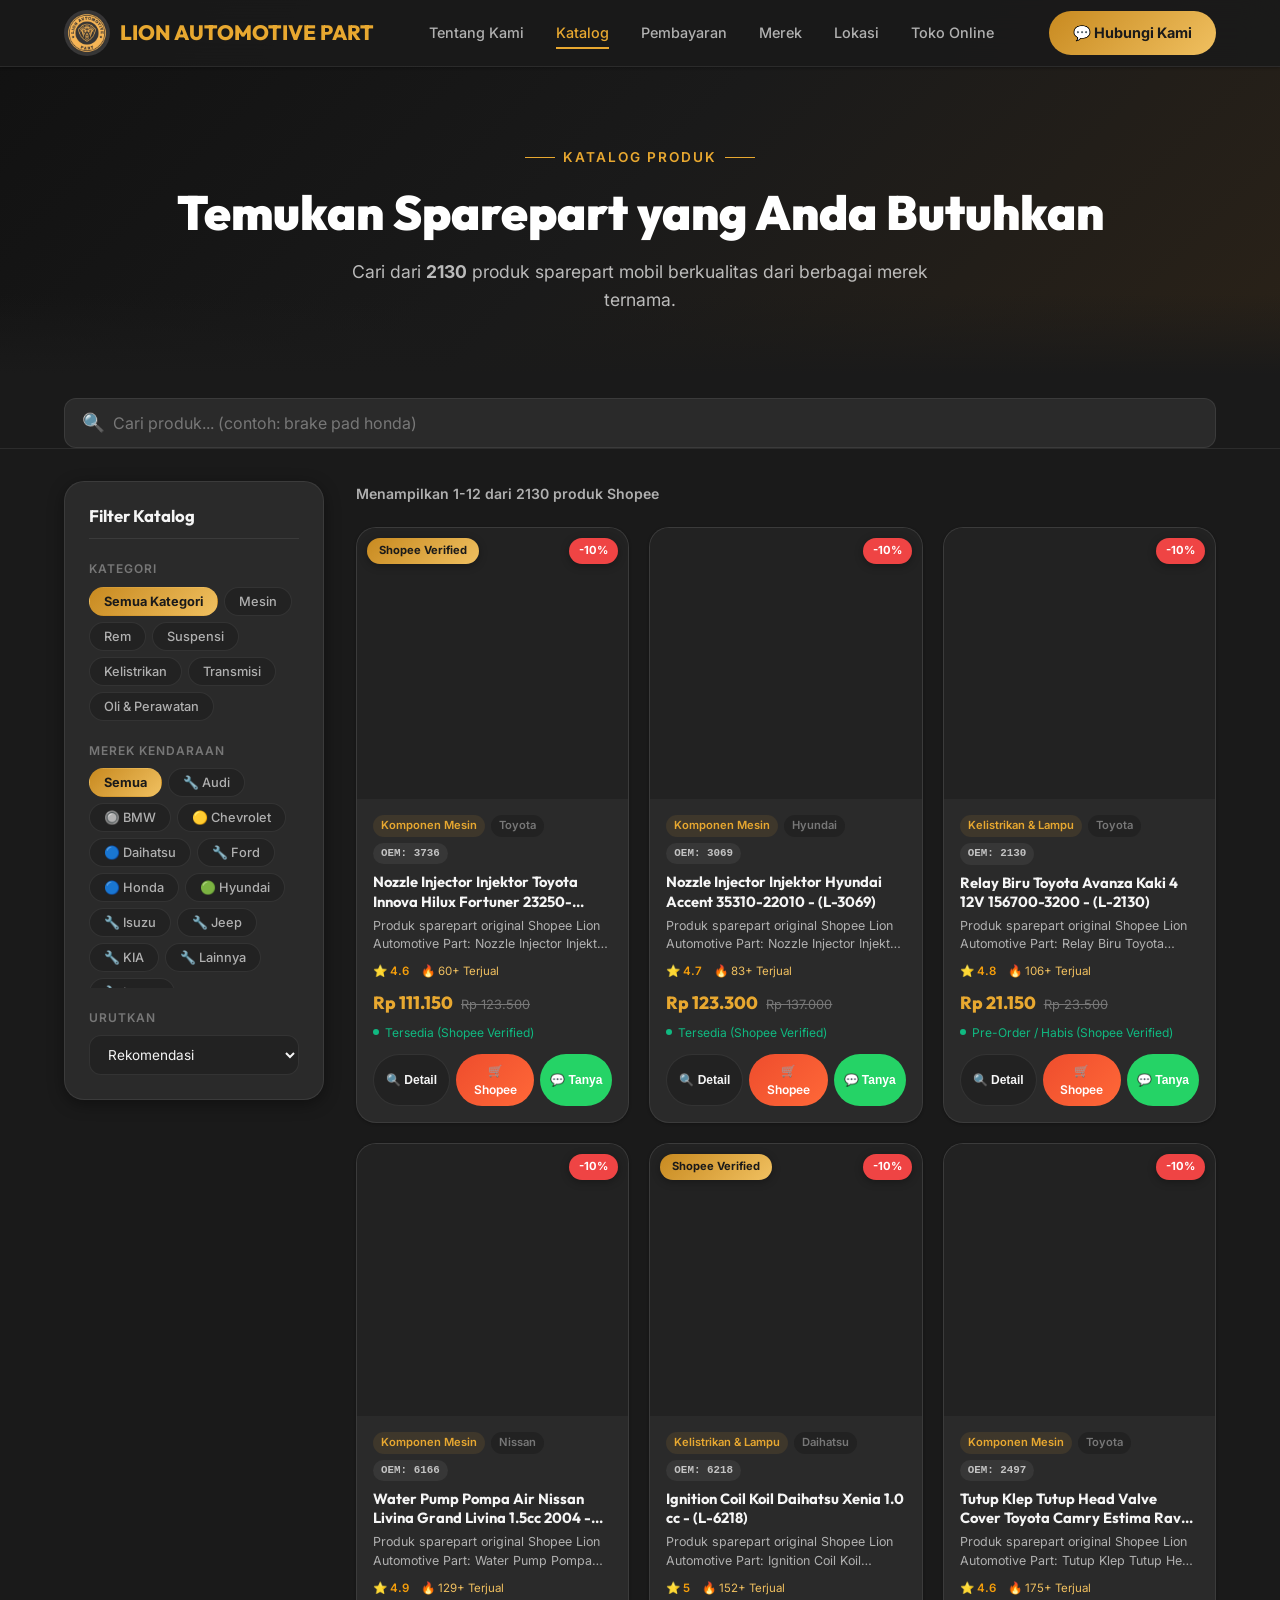
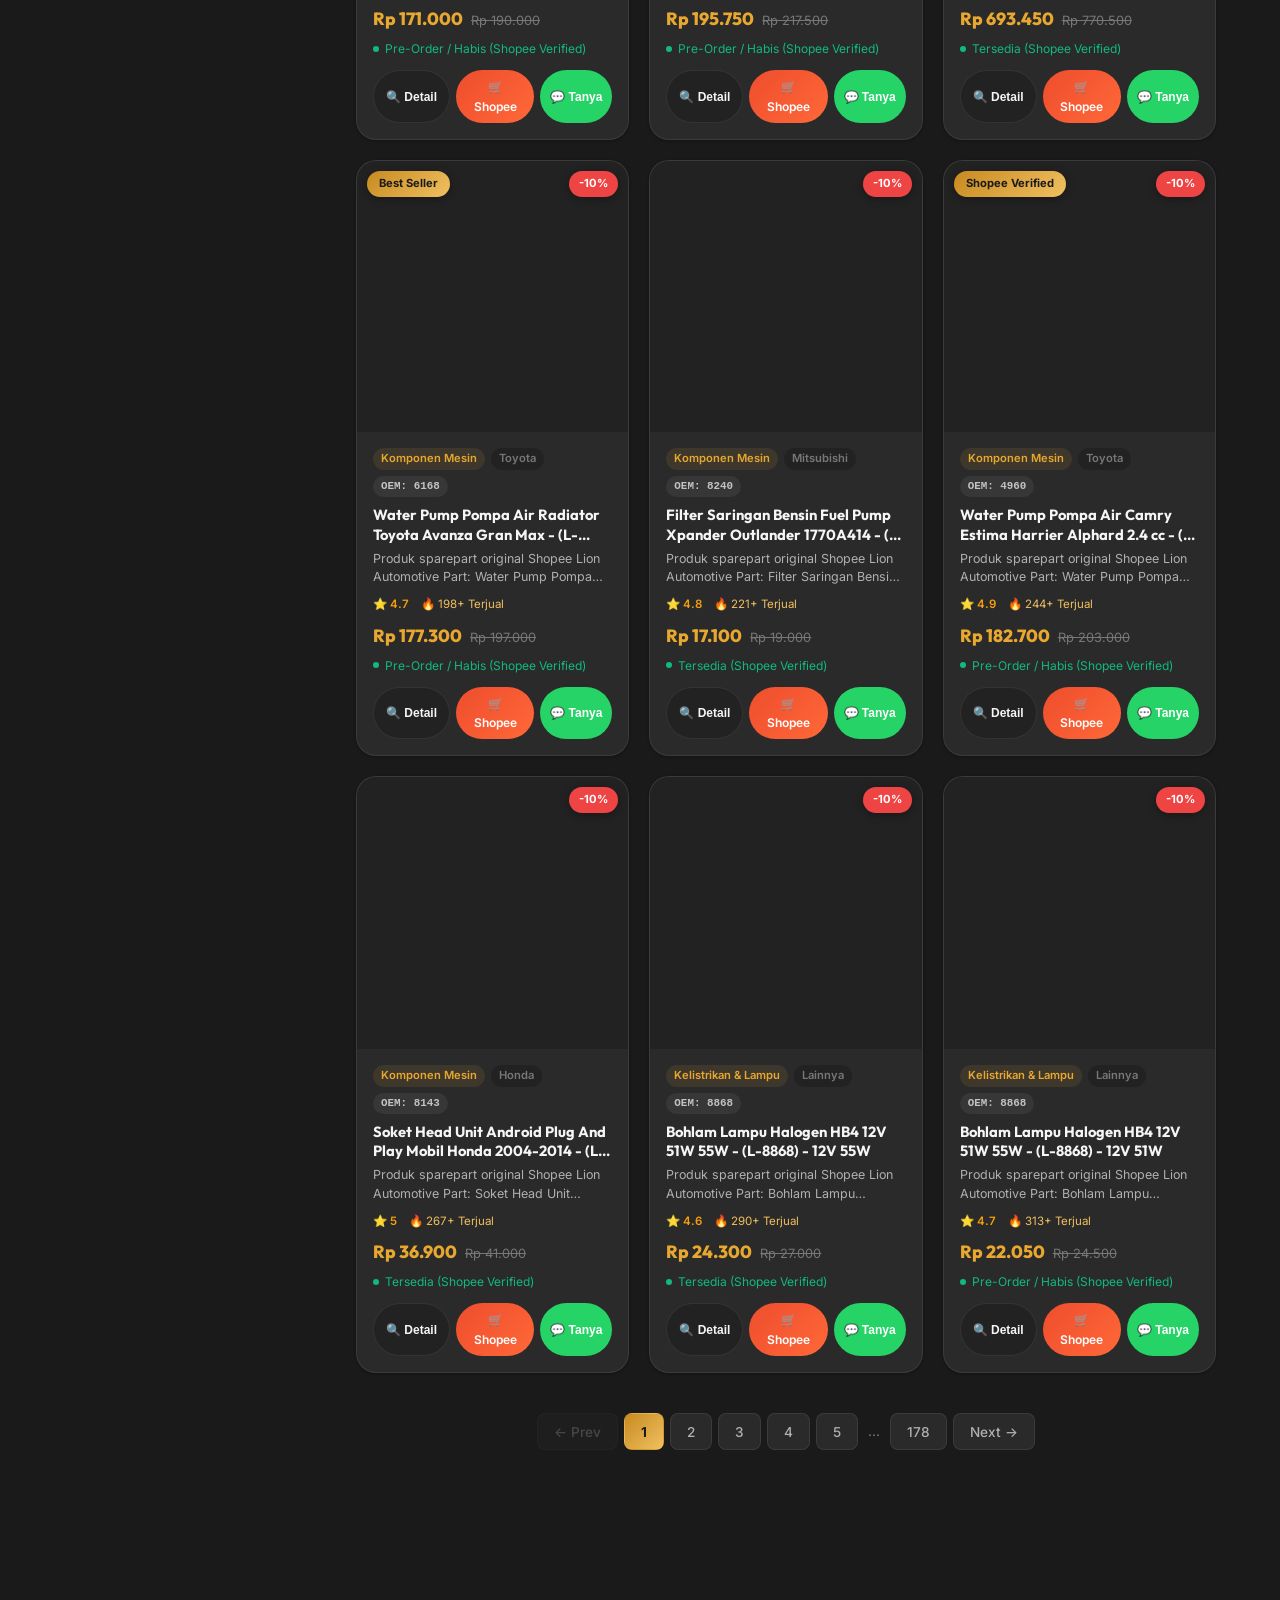
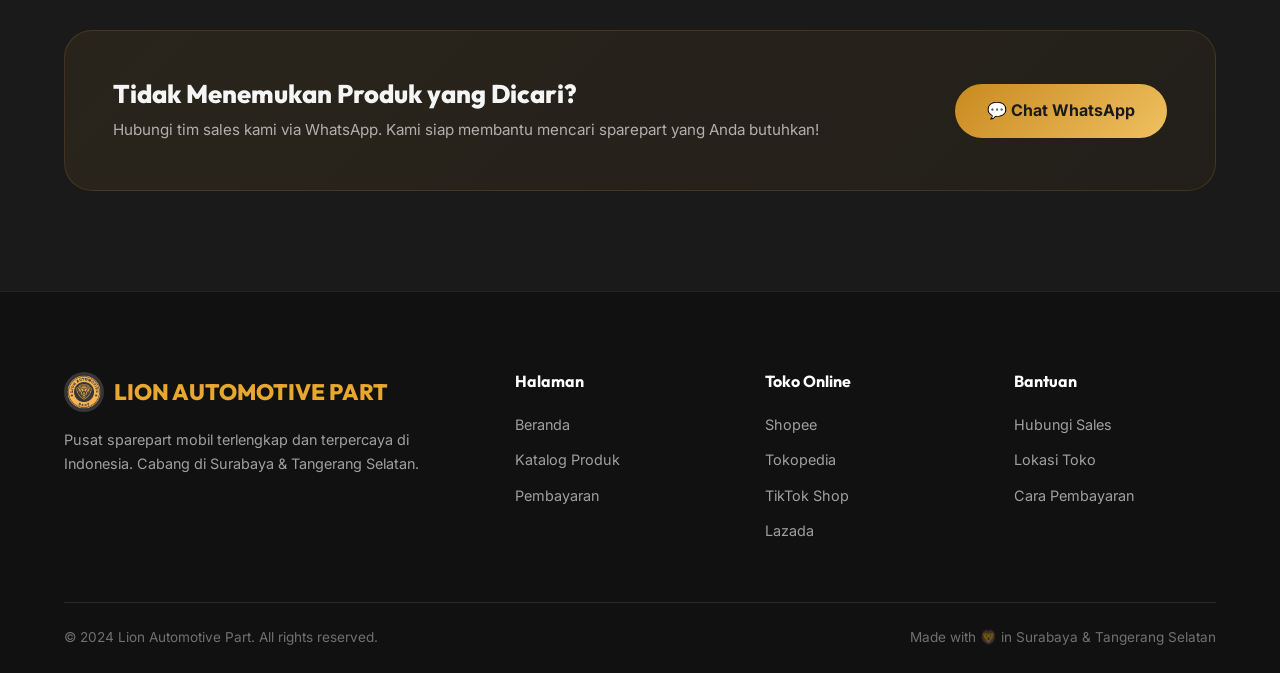
==== katalog.html @ 8cdb445a "Add files via upload" ====
<!DOCTYPE html>
<html lang="id">

<head>
  <meta charset="UTF-8">
  <meta name="viewport" content="width=device-width, initial-scale=1.0">
  <title>Katalog Produk — Lion Automotive Part</title>
  <meta name="description"
    content="Katalog sparepart mobil lengkap dari Lion Automotive Part. Filter berdasarkan merek & kategori. Toyota, Honda, Nissan, Hyundai & lainnya.">
  <link rel="stylesheet" href="styles.css">
  <link rel="icon" href="images/logo.png" type="image/png">
</head>

<body>

  <!-- NAVBAR -->
  <nav class="navbar scrolled" id="navbar">
    <div class="container">
      <a href="index.html" class="nav-logo">
        <img src="images/logo.png" alt="Lion Automotive Part Logo">
        <span>LION AUTOMOTIVE PART</span>
      </a>
      <div class="nav-links">
        <a href="index.html">Tentang Kami</a>
        <a href="katalog.html" class="active">Katalog</a>
        <a href="pembayaran.html">Pembayaran</a>
        <a href="index.html#brands">Merek</a>
        <a href="index.html#locations">Lokasi</a>
        <a href="index.html#shops">Toko Online</a>
      </div>
      <a href="index.html#team" class="nav-cta">💬 Hubungi Kami</a>
      <button class="mobile-toggle" aria-label="Open menu">☰</button>
    </div>
  </nav>

  <!-- MOBILE MENU -->
  <div class="overlay"></div>
  <div class="mobile-menu">
    <button class="close-menu" aria-label="Close menu">✕</button>
    <a href="index.html">Beranda</a>
    <a href="katalog.html">Katalog Produk</a>
    <a href="pembayaran.html">Pembayaran</a>
    <a href="index.html#brands">Merek</a>
    <a href="index.html#locations">Lokasi</a>
    <a href="index.html#shops">Toko Online</a>
    <a href="index.html#team" style="color: var(--accent-gold);">💬 Hubungi Kami</a>
  </div>

  <!-- CATALOG HERO -->
  <section class="catalog-hero">
    <div class="container">
      <div class="catalog-hero-content">
        <div class="section-label">Katalog Produk</div>
        <h1>Temukan Sparepart yang Anda Butuhkan</h1>
        <p>Cari dari <strong id="total-products">0</strong> produk sparepart mobil berkualitas dari berbagai merek
          ternama.</p>
      </div>
    </div>
  </section>

  <!-- TOP SEARCH SECTION -->
  <section class="catalog-filters" id="catalog-filters">
    <div class="container">
      <div class="search-box" id="search-box">
        <span class="search-icon">🔍</span>
        <input type="text" id="search-input" placeholder="Cari produk... (contoh: brake pad honda)" autocomplete="off">
        <button class="search-clear" id="search-clear" style="display:none;">✕</button>
      </div>
    </div>
  </section>

  <!-- MAIN CATALOG SECTION (SIDEBAR + GRID) -->
  <section class="catalog-grid-section">
    <div class="container catalog-layout-wrapper">

      <!-- SIDEBAR FILTERS -->
      <aside class="catalog-sidebar" id="catalog-sidebar">
        <div class="sidebar-header">
          <h3>Filter Katalog</h3>
        </div>

        <div class="filter-group">
          <label class="filter-label">Kategori</label>
          <div class="filter-chips vertical-chips" id="category-filters">
            <button class="filter-chip active" data-category="all">Semua Kategori</button>
            <button class="filter-chip" data-category="Komponen Mesin">Mesin</button>
            <button class="filter-chip" data-category="Sistem Rem">Rem</button>
            <button class="filter-chip" data-category="Suspensi & Steering">Suspensi</button>
            <button class="filter-chip" data-category="Kelistrikan & Lampu">Kelistrikan</button>
            <button class="filter-chip" data-category="Transmisi & Kopling">Transmisi</button>
            <button class="filter-chip" data-category="Oli & Cairan">Oli & Perawatan</button>
          </div>
        </div>

        <div class="filter-group">
          <label class="filter-label">Merek Kendaraan</label>
          <div class="filter-chips vertical-chips" id="brand-filters">
            <button class="filter-chip active" data-brand="all">Semua Merek</button>
            <!-- Populated dynamically -->
          </div>
        </div>

        <div class="filter-group">
          <label class="filter-label">Urutkan</label>
          <select class="sort-select" id="sort-select">
            <option value="default">Rekomendasi</option>
            <option value="price-low">Harga: Rendah → Tinggi</option>
            <option value="price-high">Harga: Tinggi → Rendah</option>
            <option value="name-az">Nama: A → Z</option>
            <option value="discount">Diskon Terbesar</option>
          </select>
        </div>

        <div class="active-filters" id="active-filters" style="display:none;">
          <span class="active-filters-label">Filter aktif:</span>
          <div class="active-filter-tags" id="active-filter-tags"></div>
          <button class="clear-all-filters" id="clear-all-filters">Hapus Semua</button>
        </div>
      </aside>

      <!-- MAIN CONTENT AREA -->
      <main class="catalog-content">
        <div class="catalog-results-bar" id="results-bar">
          <span id="results-count">Menampilkan 0 produk</span>
        </div>

        <div class="catalog-grid" id="catalog-grid">
          <!-- Products rendered by JS -->
        </div>

        <div class="catalog-empty" id="catalog-empty" style="display:none;">
          <div class="empty-icon">🔍</div>
          <h3>Produk Tidak Ditemukan</h3>
          <p>Coba ubah filter atau kata kunci pencarian Anda.</p>
          <button class="btn-primary" onclick="resetFilters()">Reset Filter</button>
        </div>

        <div class="catalog-pagination" id="catalog-pagination">
          <!-- Pagination rendered by JS -->
        </div>
      </main>

    </div>
  </section>

  <!-- CTA BANNER -->
  <section class="section">
    <div class="container">
      <div class="catalog-cta-banner">
        <div class="cta-content">
          <h2>Tidak Menemukan Produk yang Dicari?</h2>
          <p>Hubungi tim sales kami via WhatsApp. Kami siap membantu mencari sparepart yang Anda butuhkan!</p>
        </div>
        <a href="index.html#team" class="btn-primary">💬 Chat WhatsApp</a>
      </div>
    </div>
  </section>

  <!-- FOOTER -->
  <footer class="footer" id="footer">
    <div class="container">
      <div class="footer-grid">
        <div class="footer-brand">
          <div class="footer-logo">
            <img src="images/logo.png" alt="Lion Automotive Part"> <span>LION AUTOMOTIVE PART</span>
          </div>
          <p>Pusat sparepart mobil terlengkap dan terpercaya di Indonesia. Cabang di Surabaya & Tangerang Selatan.</p>
        </div>
        <div class="footer-col">
          <h4>Halaman</h4>
          <ul>
            <li><a href="index.html">Beranda</a></li>
            <li><a href="katalog.html">Katalog Produk</a></li>
            <li><a href="pembayaran.html">Pembayaran</a></li>
          </ul>
        </div>
        <div class="footer-col">
          <h4>Toko Online</h4>
          <ul>
            <li><a href="https://shopee.co.id/lionautomotivepart_" target="_blank">Shopee</a></li>
            <li><a href="https://www.tokopedia.com/lionautomotivepart" target="_blank">Tokopedia</a></li>
            <li><a href="https://www.tiktok.com/@lionautomotivepart" target="_blank">TikTok Shop</a></li>
            <li><a href="https://www.lazada.co.id/shop/lion-automotiveparts/" target="_blank">Lazada</a></li>
          </ul>
        </div>
        <div class="footer-col">
          <h4>Bantuan</h4>
          <ul>
            <li><a href="index.html#team">Hubungi Sales</a></li>
            <li><a href="index.html#locations">Lokasi Toko</a></li>
            <li><a href="pembayaran.html">Cara Pembayaran</a></li>
          </ul>
        </div>
      </div>
      <div class="footer-bottom">
        <p>&copy; 2024 Lion Automotive Part. All rights reserved.</p>
        <p>Made with 🦁 in Surabaya & Tangerang Selatan</p>
      </div>
    </div>
  </footer>

  <!-- PRODUCT DETAIL MODAL -->
  <div class="product-modal-overlay" id="product-modal-overlay" style="display:none;">
    <div class="product-modal-container" id="product-modal">
      <button class="modal-close-btn" id="modal-close-btn" aria-label="Close modal">✕</button>
      <div class="modal-content-grid" id="modal-content-grid">
        <!-- Rendered by JS -->
      </div>
    </div>
  </div>

  <script src="products.js"></script>
  <script src="katalog.js"></script>
</body>

</html>
---- styles.css ----
@import url('https://fonts.googleapis.com/css2?family=Inter:wght@300;400;500;600;700;800;900&family=Outfit:wght@400;500;600;700;800;900&display=swap');
:root {
  --bg-primary:#1a1a1a;--bg-secondary:#222222;--bg-card:#2a2a2a;--bg-card-hover:#333333;
  --accent-gold:#E8A830;--accent-gold-light:#F0C060;--accent-gold-dark:#C88A20;
  --accent-gold-glow:rgba(232,168,48,0.25);--accent-green:#10b981;
  --text-primary:#f5f5f5;--text-secondary:#b0b0b0;--text-muted:#777777;
  --border-color:rgba(255,255,255,0.08);--glass-bg:rgba(26,26,26,0.9);
  --glass-border:rgba(255,255,255,0.08);
  --shadow-sm:0 1px 3px rgba(0,0,0,0.3);--shadow-md:0 4px 16px rgba(0,0,0,0.4);
  --shadow-lg:0 20px 60px rgba(0,0,0,0.5);
  --gradient-gold:linear-gradient(135deg,#C88A20,#F0C060);
  --gradient-dark:linear-gradient(135deg,#2a2a2a,#3d3d3d);
  --gradient-hero:linear-gradient(135deg,#111 0%,#1a1a1a 50%,#2a2218 100%);
  --radius-sm:8px;--radius-md:12px;--radius-lg:20px;--radius-xl:28px;
  --transition:0.3s cubic-bezier(0.4,0,0.2,1);
}
*,*::before,*::after{margin:0;padding:0;box-sizing:border-box}
html{scroll-behavior:smooth;scroll-padding-top:80px}
body{font-family:'Inter',sans-serif;background:var(--bg-primary);color:var(--text-primary);line-height:1.6;overflow-x:hidden}
h1,h2,h3,h4,h5,h6{font-family:'Outfit',sans-serif;line-height:1.2}
a{text-decoration:none;color:inherit}img{max-width:100%;display:block}ul{list-style:none}
.container{max-width:1200px;margin:0 auto;padding:0 24px}

/* NAVBAR */
.navbar{position:fixed;top:0;left:0;right:0;z-index:1000;padding:16px 0;transition:var(--transition)}
.navbar.scrolled{background:var(--glass-bg);backdrop-filter:blur(20px);-webkit-backdrop-filter:blur(20px);border-bottom:1px solid var(--glass-border);padding:10px 0;box-shadow:var(--shadow-sm)}
.navbar .container{display:flex;align-items:center;justify-content:space-between}
.nav-logo{display:flex;align-items:center;gap:10px;font-family:'Outfit',sans-serif;font-weight:800;font-size:1.3rem}
.nav-logo img{width:46px;height:46px;border-radius:50%;object-fit:cover}
.nav-logo span{color:var(--accent-gold)}
.nav-links{display:flex;align-items:center;gap:32px}
.nav-links a{font-size:.9rem;font-weight:500;color:var(--text-secondary);position:relative;transition:var(--transition)}
.nav-links a:hover{color:var(--accent-gold)}
.nav-links a::after{content:'';position:absolute;bottom:-4px;left:0;width:0;height:2px;background:var(--accent-gold);transition:var(--transition)}
.nav-links a:hover::after{width:100%}
.nav-cta{background:var(--gradient-gold);color:#1a1a1a;padding:10px 24px;border-radius:50px;font-weight:700;font-size:.9rem;transition:var(--transition);border:none;cursor:pointer;display:inline-flex;align-items:center;gap:8px}
.nav-cta:hover{transform:translateY(-2px);box-shadow:0 8px 30px var(--accent-gold-glow)}
.mobile-toggle{display:none;background:none;border:none;color:var(--text-primary);font-size:1.5rem;cursor:pointer}

/* HERO */
.hero{min-height:100vh;display:flex;align-items:center;position:relative;overflow:hidden;padding:120px 0 80px;background:var(--gradient-hero)}
.hero-bg{position:absolute;inset:0;z-index:0}
.hero-bg img{width:100%;height:100%;object-fit:cover;opacity:.12}
.hero-bg::after{content:'';position:absolute;inset:0;background:linear-gradient(to bottom,rgba(17,17,17,0.6),rgba(42,34,24,0.4))}
.hero .container{position:relative;z-index:1;display:flex;align-items:center;gap:60px}
.hero-content{flex:1}
.hero-badge{display:inline-flex;align-items:center;gap:8px;background:rgba(232,168,48,0.1);border:1px solid rgba(232,168,48,0.3);padding:6px 16px;border-radius:50px;font-size:.85rem;color:var(--accent-gold);font-weight:500;margin-bottom:24px}
.hero-badge .pulse{width:8px;height:8px;background:var(--accent-gold);border-radius:50%;animation:pulse 2s infinite}
@keyframes pulse{0%,100%{opacity:1;transform:scale(1)}50%{opacity:.5;transform:scale(1.5)}}
.hero h1{font-size:clamp(2.5rem,5vw,4rem);font-weight:900;margin-bottom:20px;color:#fff}
.hero h1 .highlight{background:var(--gradient-gold);-webkit-background-clip:text;-webkit-text-fill-color:transparent;background-clip:text}
.hero p{font-size:1.15rem;color:rgba(255,255,255,.7);max-width:540px;margin-bottom:36px}
.hero-actions{display:flex;gap:16px;flex-wrap:wrap}
.btn-primary{background:var(--gradient-gold);color:#1a1a1a;padding:14px 32px;border-radius:50px;font-weight:700;font-size:1rem;border:none;cursor:pointer;display:inline-flex;align-items:center;gap:10px;transition:var(--transition)}
.btn-primary:hover{transform:translateY(-3px);box-shadow:0 12px 40px var(--accent-gold-glow)}
.btn-secondary{background:transparent;color:#fff;padding:14px 32px;border-radius:50px;font-weight:600;font-size:1rem;cursor:pointer;border:1px solid rgba(232,168,48,0.4);display:inline-flex;align-items:center;gap:10px;transition:var(--transition)}
.btn-secondary:hover{background:rgba(232,168,48,0.1);border-color:var(--accent-gold);transform:translateY(-3px)}
.hero-stats{display:flex;gap:40px;margin-top:48px}
.stat-item h3{font-size:2rem;font-weight:800;color:var(--accent-gold)}
.stat-item p{font-size:.85rem;color:rgba(255,255,255,.5);font-weight:500}
.hero-visual{flex:1;display:flex;justify-content:center}
.hero-image-wrapper{width:420px;height:420px;border-radius:50%;position:relative;background:radial-gradient(circle,rgba(232,168,48,0.2),transparent 70%)}
.hero-image-wrapper img{width:100%;height:100%;object-fit:cover;border-radius:50%;border:3px solid rgba(232,168,48,0.3)}
.floating-badge{position:absolute;background:rgba(42,42,42,0.9);backdrop-filter:blur(16px);border:1px solid rgba(232,168,48,0.2);border-radius:var(--radius-md);padding:12px 18px;display:flex;align-items:center;gap:10px;animation:float 3s ease-in-out infinite;box-shadow:var(--shadow-md)}
.floating-badge:nth-child(2){top:10%;right:-20px;animation-delay:0s}
.floating-badge:nth-child(3){bottom:15%;left:-30px;animation-delay:1s}
.floating-badge .badge-icon{width:36px;height:36px;border-radius:8px;display:flex;align-items:center;justify-content:center;font-size:1.1rem}
.floating-badge .badge-text h4{font-size:.85rem;font-weight:600;color:var(--text-primary)}
.floating-badge .badge-text p{font-size:.75rem;color:var(--text-muted)}
@keyframes float{0%,100%{transform:translateY(0)}50%{transform:translateY(-12px)}}

/* SECTIONS */
.section{padding:100px 0}
.section-header{text-align:center;margin-bottom:64px}
.section-label{display:inline-flex;align-items:center;gap:8px;font-size:.85rem;font-weight:600;color:var(--accent-gold);text-transform:uppercase;letter-spacing:2px;margin-bottom:16px}
.section-label::before,.section-label::after{content:'';width:30px;height:1px;background:var(--accent-gold)}
.section-header h2{font-size:clamp(2rem,4vw,2.8rem);font-weight:800;margin-bottom:16px;color:var(--text-primary)}
.section-header p{font-size:1.05rem;color:var(--text-secondary);max-width:600px;margin:0 auto}

/* ABOUT */
.about{background:var(--bg-secondary)}
.about-grid{display:grid;grid-template-columns:1fr 1fr;gap:60px;align-items:center}
.about-image{position:relative;border-radius:var(--radius-lg);overflow:hidden}
.about-image img{width:100%;height:400px;object-fit:cover;border-radius:var(--radius-lg)}
.about-image-overlay{position:absolute;bottom:20px;left:20px;right:20px;background:rgba(42,42,42,0.9);backdrop-filter:blur(16px);border:1px solid rgba(232,168,48,0.2);border-radius:var(--radius-md);padding:20px;display:flex;align-items:center;gap:16px}
.overlay-icon{width:50px;height:50px;background:var(--gradient-gold);border-radius:12px;display:flex;align-items:center;justify-content:center;font-size:1.4rem;flex-shrink:0;overflow:hidden}
.overlay-icon img{width:100%;height:100%;object-fit:cover;border-radius:12px}
.overlay-text h4{font-size:1rem;font-weight:700;color:var(--accent-gold)}
.overlay-text p{font-size:.85rem;color:var(--text-secondary)}
.about-content h2{font-size:2.2rem;font-weight:800;margin-bottom:20px}
.about-content>p{color:var(--text-secondary);margin-bottom:16px;font-size:1rem}
.about-features{display:grid;grid-template-columns:1fr 1fr;gap:16px;margin-top:32px}
.about-feature{display:flex;align-items:flex-start;gap:12px;padding:16px;background:var(--bg-primary);border-radius:var(--radius-md);transition:var(--transition);border:1px solid var(--border-color)}
.about-feature:hover{background:var(--bg-card-hover);transform:translateY(-2px);box-shadow:var(--shadow-md);border-color:var(--accent-gold)}
.about-feature .feat-icon{font-size:1.3rem;flex-shrink:0;margin-top:2px}
.about-feature h4{font-size:.9rem;font-weight:600;margin-bottom:4px;color:var(--text-primary)}
.about-feature p{font-size:.8rem;color:var(--text-muted)}

/* PRODUCTS */
.products-grid{display:grid;grid-template-columns:repeat(2,1fr);gap:24px}
.product-card{background:var(--bg-card);border-radius:var(--radius-lg);overflow:hidden;border:1px solid var(--border-color);transition:var(--transition);position:relative;box-shadow:var(--shadow-sm)}
.product-card:hover{transform:translateY(-6px);border-color:rgba(232,168,48,0.3);box-shadow:var(--shadow-lg)}
.product-card-image{height:220px;overflow:hidden;position:relative}
.product-card-image img{width:100%;height:100%;object-fit:cover;transition:transform .5s ease}
.product-card:hover .product-card-image img{transform:scale(1.08)}
.product-card-tag{position:absolute;top:16px;left:16px;background:var(--gradient-gold);padding:4px 14px;border-radius:50px;font-size:.75rem;font-weight:700;color:#1a1a1a}
.product-card-body{padding:24px}
.product-card-body h3{font-size:1.3rem;font-weight:700;margin-bottom:10px}
.product-card-body p{color:var(--text-secondary);font-size:.9rem;margin-bottom:16px}
.product-card-body .product-tags{display:flex;flex-wrap:wrap;gap:8px}
.product-tag{background:rgba(232,168,48,0.1);border:1px solid rgba(232,168,48,0.25);padding:4px 12px;border-radius:50px;font-size:.75rem;color:var(--accent-gold);font-weight:500}

/* BRANDS */
.brands{background:var(--bg-secondary)}
.brands-carousel{overflow:hidden;position:relative;padding:20px 0}
.brands-track{display:flex;gap:48px;animation:scroll 25s linear infinite;width:max-content}
.brand-item{display:flex;flex-direction:column;align-items:center;justify-content:center;gap:12px;min-width:140px;padding:24px;background:var(--bg-card);border-radius:var(--radius-md);border:1px solid var(--border-color);transition:var(--transition);box-shadow:var(--shadow-sm)}
.brand-item:hover{border-color:var(--accent-gold);transform:scale(1.05);box-shadow:var(--shadow-md)}
.brand-item .brand-logo{font-size:2rem}
.brand-item .brand-logo img{width:48px;height:48px;object-fit:contain}
.brand-item .brand-name{font-size:.9rem;font-weight:600;color:var(--text-secondary)}
@keyframes scroll{0%{transform:translateX(0)}100%{transform:translateX(-50%)}}

/* LOCATIONS */
.locations-grid{display:grid;grid-template-columns:repeat(2,1fr);gap:24px}
.location-card{background:var(--bg-card);border-radius:var(--radius-lg);padding:32px;border:1px solid var(--border-color);transition:var(--transition);box-shadow:var(--shadow-sm);position:relative;overflow:hidden}
.location-card:hover{transform:translateY(-4px);border-color:rgba(232,168,48,0.3);box-shadow:var(--shadow-lg)}
.location-card::before{content:'';position:absolute;top:0;left:0;right:0;height:3px;background:var(--gradient-gold);opacity:0;transition:var(--transition)}
.location-card:hover::before{opacity:1}
.location-card .loc-badge{display:inline-flex;align-items:center;gap:6px;background:rgba(232,168,48,0.1);border:1px solid rgba(232,168,48,0.25);padding:4px 12px;border-radius:50px;font-size:.75rem;font-weight:600;color:var(--accent-gold);margin-bottom:16px}
.location-card h3{font-size:1.3rem;font-weight:700;margin-bottom:8px}
.location-card .loc-address{color:var(--text-secondary);font-size:.9rem;margin-bottom:16px;line-height:1.6}
.location-card .loc-details{display:flex;flex-direction:column;gap:8px}
.location-card .loc-detail{display:flex;align-items:center;gap:10px;font-size:.85rem;color:var(--text-muted)}
.location-card .loc-detail span:first-child{font-size:1.1rem}

/* TEAM */
.team-grid{display:grid;grid-template-columns:repeat(3,1fr);gap:24px}
.team-card{background:var(--bg-card);border-radius:var(--radius-lg);padding:32px;text-align:center;border:1px solid var(--border-color);transition:var(--transition);box-shadow:var(--shadow-sm)}
.team-card:hover{transform:translateY(-6px);border-color:rgba(232,168,48,0.3);box-shadow:var(--shadow-lg)}
.team-avatar{width:80px;height:80px;border-radius:50%;margin:0 auto 16px;display:flex;align-items:center;justify-content:center;font-size:2rem;background:var(--gradient-gold)}
.team-card h3{font-size:1.15rem;font-weight:700;margin-bottom:4px}
.team-card .team-role{font-size:.85rem;color:var(--accent-gold);margin-bottom:16px}
.team-card .team-specialty{font-size:.8rem;color:var(--text-secondary);margin-bottom:20px}
.wa-btn{display:inline-flex;align-items:center;gap:8px;background:#25D366;color:#fff;padding:10px 24px;border-radius:50px;font-weight:600;font-size:.9rem;transition:var(--transition);border:none;cursor:pointer}
.wa-btn:hover{background:#20bd5a;transform:translateY(-2px);box-shadow:0 8px 30px rgba(37,211,102,0.4)}

/* SHOPS */
.shops{background:var(--bg-secondary)}
.shops-grid{display:grid;grid-template-columns:repeat(4,1fr);gap:24px}
.shop-card{background:var(--bg-card);border-radius:var(--radius-lg);padding:32px;text-align:center;border:1px solid var(--border-color);transition:var(--transition);cursor:pointer;box-shadow:var(--shadow-sm)}
.shop-card:hover{transform:translateY(-6px);border-color:rgba(232,168,48,0.3);box-shadow:var(--shadow-lg)}
.shop-icon{width:64px;height:64px;border-radius:16px;margin:0 auto 16px;display:flex;align-items:center;justify-content:center;font-size:1.8rem}
.shop-icon img{width:100%;height:100%;object-fit:contain;border-radius:12px}
.shop-card h3{font-size:1.1rem;font-weight:700;margin-bottom:6px}
.shop-location{display:inline-block;font-size:.75rem;font-weight:600;color:var(--accent-gold);background:rgba(232,168,48,0.1);border:1px solid rgba(232,168,48,0.25);padding:2px 10px;border-radius:50px;margin-bottom:10px}
.shop-card p{font-size:.82rem;color:var(--text-secondary);margin-bottom:16px}
.shop-link{display:inline-flex;align-items:center;gap:6px;color:var(--accent-gold);font-size:.85rem;font-weight:600;transition:var(--transition)}
.shop-link:hover{gap:10px}

/* SHIPPING */
.shipping-banner{background:linear-gradient(135deg,rgba(232,168,48,0.08),rgba(200,138,32,0.05));border:1px solid rgba(232,168,48,0.15);border-radius:var(--radius-xl);padding:60px;display:flex;align-items:center;gap:48px}
.shipping-content{flex:1}
.shipping-content h2{font-size:2rem;font-weight:800;margin-bottom:16px}
.shipping-content p{color:var(--text-secondary);margin-bottom:24px}
.shipping-features{display:flex;gap:32px;flex-wrap:wrap}
.shipping-feat{display:flex;align-items:center;gap:10px}
.shipping-feat .feat-dot{width:10px;height:10px;border-radius:50%;background:var(--accent-gold)}
.shipping-feat span{font-size:.9rem;font-weight:500}
.shipping-map{flex:0 0 280px;text-align:center}
.shipping-map .map-emoji{font-size:6rem}
.shipping-map p{font-size:1rem;font-weight:600;color:var(--accent-gold);margin-top:12px}

/* WHY US */
.why-us{background:var(--bg-secondary)}
.why-grid{display:grid;grid-template-columns:repeat(3,1fr);gap:24px}
.why-card{background:var(--bg-card);border-radius:var(--radius-lg);padding:32px;border:1px solid var(--border-color);transition:var(--transition);position:relative;overflow:hidden;box-shadow:var(--shadow-sm)}
.why-card:hover{transform:translateY(-4px);border-color:rgba(232,168,48,0.3);box-shadow:var(--shadow-md)}
.why-card::before{content:'';position:absolute;top:0;left:0;right:0;height:3px;background:var(--gradient-gold);opacity:0;transition:var(--transition)}
.why-card:hover::before{opacity:1}
.why-icon{font-size:2rem;margin-bottom:16px}
.why-card h3{font-size:1.15rem;font-weight:700;margin-bottom:10px}
.why-card p{font-size:.9rem;color:var(--text-secondary)}

/* FOOTER */
.footer{background:#111;border-top:1px solid var(--border-color);padding:80px 0 0;color:#f1f5f9}
.footer-grid{display:grid;grid-template-columns:2fr 1fr 1fr 1fr;gap:48px;margin-bottom:48px}
.footer-brand .footer-logo{font-family:'Outfit',sans-serif;font-size:1.4rem;font-weight:800;margin-bottom:16px;display:flex;align-items:center;gap:10px}
.footer-brand .footer-logo img{width:40px;height:40px;border-radius:50%}
.footer-brand .footer-logo span{color:var(--accent-gold)}
.footer-brand p{color:rgba(255,255,255,.6);font-size:.9rem;margin-bottom:20px}
.footer-social{display:flex;gap:12px}
.footer-social a{width:40px;height:40px;border-radius:10px;background:rgba(255,255,255,.08);border:1px solid rgba(255,255,255,.12);display:flex;align-items:center;justify-content:center;transition:var(--transition);font-size:1.1rem;overflow:hidden}
.footer-social a img{width:100%;height:100%;object-fit:cover;border-radius:10px}
.footer-social a:hover{transform:translateY(-3px);box-shadow:0 6px 20px rgba(232,168,48,0.3);border-color:var(--accent-gold)}
.footer-col h4{font-size:1rem;font-weight:700;margin-bottom:20px;color:#fff}
.footer-col ul li{margin-bottom:10px}
.footer-col ul li a{color:rgba(255,255,255,.6);font-size:.9rem;transition:var(--transition)}
.footer-col ul li a:hover{color:var(--accent-gold-light);padding-left:4px}
.footer-bottom{border-top:1px solid rgba(255,255,255,.1);padding:24px 0;display:flex;justify-content:space-between;align-items:center;font-size:.85rem;color:rgba(255,255,255,.4)}

/* ANIMATIONS */
.fade-up{opacity:0;transform:translateY(30px);transition:opacity .6s ease,transform .6s ease}
.fade-up.visible{opacity:1;transform:translateY(0)}

/* NAV ACTIVE */
.nav-links a.active{color:var(--accent-gold)}
.nav-links a.active::after{width:100%}

/* CATALOG HERO */
.catalog-hero{padding:140px 0 60px;background:var(--gradient-hero);position:relative;overflow:hidden}
.catalog-hero::after{content:'';position:absolute;bottom:0;left:0;right:0;height:80px;background:linear-gradient(to bottom,transparent,var(--bg-primary))}
.catalog-hero-content{text-align:center;position:relative;z-index:1}
.catalog-hero h1{font-size:clamp(2rem,4vw,3rem);font-weight:900;margin-bottom:16px;color:#fff}
.catalog-hero p{font-size:1.1rem;color:rgba(255,255,255,.7);max-width:600px;margin:0 auto}

/* CATALOG FILTERS & LAYOUT */
.catalog-filters{padding:24px 0 0;position:sticky;top:60px;z-index:100;background:var(--bg-primary);border-bottom:1px solid var(--border-color)}
.search-box{position:relative;width:100%}
.search-box .search-icon{position:absolute;left:18px;top:50%;transform:translateY(-50%);font-size:1.15rem;pointer-events:none}
.search-box input{width:100%;padding:14px 48px;background:var(--bg-card);border:1px solid var(--border-color);border-radius:var(--radius-md);color:var(--text-primary);font-size:1rem;font-family:'Inter',sans-serif;transition:var(--transition);outline:none}
.search-box input:focus{border-color:var(--accent-gold);box-shadow:0 0 0 3px var(--accent-gold-glow)}
.search-box input::placeholder{color:var(--text-muted)}
.search-clear{position:absolute;right:12px;top:50%;transform:translateY(-50%);background:none;border:none;color:var(--text-muted);font-size:1.1rem;cursor:pointer;padding:4px 8px}

/* MAIN CATALOG SIDEBAR & CONTENT LAYOUT */
.catalog-grid-section{padding:32px 0 80px}
.catalog-layout-wrapper{display:grid;grid-template-columns:260px 1fr;gap:32px;align-items:start}
.catalog-sidebar{background:var(--bg-card);border:1px solid var(--border-color);border-radius:var(--radius-lg);padding:24px;position:sticky;top:130px;display:flex;flex-direction:column;gap:20px;box-shadow:var(--shadow-md)}
.sidebar-header h3{font-size:1.05rem;font-weight:700;color:var(--text-primary);border-bottom:1px solid var(--border-color);padding-bottom:12px;margin:0}
.filter-group{display:flex;flex-direction:column;gap:8px}
.filter-label{font-size:.75rem;font-weight:600;color:var(--text-muted);text-transform:uppercase;letter-spacing:1px}
.filter-chips{display:flex;flex-wrap:wrap;gap:8px}
.filter-chips.vertical-chips{display:flex;flex-wrap:wrap;gap:6px;max-height:220px;overflow-y:auto;padding-right:4px}
.filter-chips.vertical-chips::-webkit-scrollbar{width:4px}
.filter-chips.vertical-chips::-webkit-scrollbar-thumb{background:var(--border-color);border-radius:4px}
.filter-chip{padding:6px 14px;border-radius:50px;border:1px solid var(--border-color);background:var(--bg-secondary);color:var(--text-secondary);font-size:.8rem;font-weight:500;cursor:pointer;transition:var(--transition);font-family:'Inter',sans-serif;white-space:nowrap}
.filter-chip:hover{border-color:var(--accent-gold);color:var(--accent-gold)}
.filter-chip.active{background:var(--gradient-gold);color:#1a1a1a;border-color:transparent;font-weight:700}
.sort-select{padding:10px 14px;border-radius:var(--radius-md);border:1px solid var(--border-color);background:var(--bg-secondary);color:var(--text-primary);font-size:.85rem;font-family:'Inter',sans-serif;cursor:pointer;outline:none;width:100%}
.sort-select:focus{border-color:var(--accent-gold)}
.sort-select option{background:var(--bg-card);color:var(--text-primary)}
.active-filters{display:flex;align-items:center;gap:8px;flex-wrap:wrap;padding-top:8px;border-top:1px dashed var(--border-color)}
.active-filters-label{font-size:.78rem;color:var(--text-muted);font-weight:500}
.filter-tag{display:inline-flex;align-items:center;gap:6px;padding:4px 10px;background:rgba(232,168,48,0.1);border:1px solid rgba(232,168,48,0.25);border-radius:50px;font-size:.75rem;color:var(--accent-gold);font-weight:500}
.filter-tag button{background:none;border:none;color:var(--accent-gold);cursor:pointer;font-size:.8rem;padding:0 2px}
.clear-all-filters{background:none;border:none;color:var(--text-muted);font-size:.78rem;cursor:pointer;font-family:'Inter',sans-serif;text-decoration:underline}
.clear-all-filters:hover{color:var(--accent-gold)}

/* CATALOG MAIN CONTENT */
.catalog-content{min-width:0}
.catalog-results-bar{margin-bottom:20px}
.catalog-results-bar span{font-size:.88rem;color:var(--text-secondary);font-weight:600}

/* CATALOG GRID & PRODUCT CARD FULL IMAGE FIX */
.catalog-grid{display:grid;grid-template-columns:repeat(3,1fr);gap:20px}
.catalog-card{background:var(--bg-card);border-radius:var(--radius-lg);overflow:hidden;border:1px solid var(--border-color);transition:var(--transition);box-shadow:var(--shadow-sm);display:flex;flex-direction:column}
.catalog-card:hover{transform:translateY(-4px);border-color:rgba(232,168,48,0.3);box-shadow:var(--shadow-lg)}

/* PRODUCT IMAGE FITS PERFECTLY IN 1:1 ASPECT RATIO (NO WHITE BARS) */
.catalog-card-image{width:100%;aspect-ratio:1 / 1;overflow:hidden;position:relative;background:var(--bg-secondary)}
.catalog-card-image img{width:100%;height:100%;object-fit:cover;transition:transform .4s ease}
.catalog-card:hover .catalog-card-image img{transform:scale(1.05)}

.catalog-badge{position:absolute;top:10px;left:10px;background:var(--gradient-gold);padding:4px 12px;border-radius:50px;font-size:.7rem;font-weight:700;color:#1a1a1a;z-index:2;box-shadow:0 2px 8px rgba(0,0,0,0.3)}
.catalog-discount{position:absolute;top:10px;right:10px;background:#ef4444;padding:4px 10px;border-radius:50px;font-size:.7rem;font-weight:700;color:#fff;z-index:2;box-shadow:0 2px 8px rgba(0,0,0,0.3)}
.catalog-card-body{padding:16px;display:flex;flex-direction:column;flex:1}
.catalog-card-meta{display:flex;gap:6px;margin-bottom:8px;flex-wrap:wrap;align-items:center}
.catalog-card-category{font-size:.7rem;font-weight:600;color:var(--accent-gold);background:rgba(232,168,48,0.1);padding:2px 8px;border-radius:50px}
.catalog-card-brand{font-size:.7rem;font-weight:600;color:var(--text-muted);background:var(--bg-secondary);padding:2px 8px;border-radius:50px}
.catalog-part-no{font-size:.68rem;font-weight:600;color:rgba(255,255,255,0.7);background:rgba(255,255,255,0.06);padding:2px 8px;border-radius:50px;font-family:monospace}
.catalog-card-title{font-size:.92rem;font-weight:700;margin-bottom:6px;line-height:1.3;display:-webkit-box;-webkit-line-clamp:2;-webkit-box-orient:vertical;overflow:hidden;cursor:pointer;transition:var(--transition)}
.catalog-card-title:hover{color:var(--accent-gold)}
.catalog-card-desc{font-size:.78rem;color:var(--text-secondary);margin-bottom:8px;line-height:1.5;display:-webkit-box;-webkit-line-clamp:2;-webkit-box-orient:vertical;overflow:hidden}
.catalog-card-stats{display:flex;gap:12px;font-size:.72rem;margin-bottom:8px;color:var(--text-secondary)}
.catalog-rating{color:#F59E0B;font-weight:600}
.catalog-sold{color:var(--accent-gold-light)}
.catalog-card-pricing{display:flex;align-items:baseline;gap:8px;margin-bottom:6px;margin-top:auto}
.catalog-price{font-size:1.1rem;font-weight:800;color:var(--accent-gold);font-family:'Outfit',sans-serif}
.catalog-original-price{font-size:.8rem;color:var(--text-muted);text-decoration:line-through}
.catalog-card-stock{font-size:.75rem;color:var(--accent-green);margin-bottom:12px;display:flex;align-items:center;gap:6px}
.stock-dot{width:6px;height:6px;border-radius:50%;background:var(--accent-green);display:inline-block}
.catalog-card-actions{display:flex;gap:6px}
.catalog-btn-detail{padding:7px 12px;border-radius:50px;background:var(--bg-secondary);color:var(--text-primary);border:1px solid var(--border-color);font-size:.75rem;font-weight:600;cursor:pointer;transition:var(--transition)}
.catalog-btn-detail:hover{border-color:var(--accent-gold);color:var(--accent-gold)}
.catalog-btn-shopee{flex:1;text-align:center;padding:7px 10px;border-radius:50px;background:linear-gradient(135deg,#EE4D2D,#FF6838);color:#fff;font-size:.75rem;font-weight:600;border:none;cursor:pointer;transition:var(--transition);text-decoration:none;display:inline-flex;align-items:center;justify-content:center}
.catalog-btn-shopee:hover{transform:translateY(-1px);box-shadow:0 4px 16px rgba(238,77,45,0.4)}
.catalog-btn-wa{padding:7px 10px;border-radius:50px;background:#25D366;color:#fff;font-size:.75rem;font-weight:600;border:none;cursor:pointer;transition:var(--transition)}
.catalog-btn-wa:hover{transform:translateY(-1px);box-shadow:0 4px 16px rgba(37,211,102,0.4)}

/* CATALOG EMPTY */
.catalog-empty{display:flex;flex-direction:column;align-items:center;justify-content:center;padding:80px 20px;text-align:center}
.catalog-empty .empty-icon{font-size:4rem;margin-bottom:16px;opacity:.5}
.catalog-empty h3{font-size:1.3rem;font-weight:700;margin-bottom:8px}
.catalog-empty p{color:var(--text-secondary);margin-bottom:24px}

/* PAGINATION */
.catalog-pagination{display:flex;justify-content:center;gap:6px;margin-top:40px;flex-wrap:wrap}
.page-btn{padding:8px 16px;border-radius:var(--radius-sm);border:1px solid var(--border-color);background:var(--bg-card);color:var(--text-secondary);font-size:.85rem;font-weight:500;cursor:pointer;transition:var(--transition);font-family:'Inter',sans-serif}
.page-btn:hover:not(.disabled){border-color:var(--accent-gold);color:var(--accent-gold)}
.page-btn.active{background:var(--gradient-gold);color:#1a1a1a;border-color:transparent;font-weight:700}
.page-btn.disabled{opacity:.3;cursor:not-allowed}
.page-dots{padding:8px 4px;color:var(--text-muted);font-size:.85rem}

/* CTA BANNER */
.catalog-cta-banner{background:linear-gradient(135deg,rgba(232,168,48,0.08),rgba(200,138,32,0.05));border:1px solid rgba(232,168,48,0.15);border-radius:var(--radius-xl);padding:48px;display:flex;align-items:center;justify-content:space-between;gap:24px;flex-wrap:wrap}
.cta-content h2{font-size:1.6rem;font-weight:800;margin-bottom:8px}
.cta-content p{color:var(--text-secondary);font-size:.95rem}

/* BANK CARDS */
.bank-grid{display:grid;grid-template-columns:repeat(auto-fit,minmax(360px,1fr));gap:24px;max-width:500px;margin:0 auto}
.bank-card{background:var(--bg-card);border-radius:var(--radius-lg);overflow:hidden;border:1px solid var(--border-color);transition:var(--transition);box-shadow:var(--shadow-md)}
.bank-card:hover{transform:translateY(-4px);border-color:rgba(232,168,48,0.3);box-shadow:var(--shadow-lg)}
.bank-card-header{display:flex;align-items:center;justify-content:space-between;padding:24px 24px 16px;border-bottom:1px solid var(--border-color)}
.bank-logo-wrapper{width:80px;height:48px;border-radius:var(--radius-sm);display:flex;align-items:center;justify-content:center;overflow:hidden}
.bank-logo-wrapper.bca{background:linear-gradient(135deg,#003D79,#005BAC)}
.bank-logo-text{font-family:'Outfit',sans-serif;font-size:1.4rem;font-weight:900;color:#fff;letter-spacing:1px}
.bank-badge{font-size:.78rem;font-weight:600;color:var(--accent-green)}
.bank-card-body{padding:24px}
.bank-info-row{display:flex;flex-direction:column;gap:4px;margin-bottom:16px}
.bank-info-row:last-child{margin-bottom:0}
.bank-info-label{font-size:.75rem;font-weight:600;color:var(--text-muted);text-transform:uppercase;letter-spacing:.5px}
.bank-info-value{font-size:1rem;font-weight:600;color:var(--text-primary)}
.bank-account-number{display:flex;align-items:center;gap:12px}
.account-number{font-size:1.4rem;font-weight:800;font-family:'Outfit',sans-serif;color:var(--accent-gold);letter-spacing:2px}
.copy-btn{display:inline-flex;align-items:center;gap:6px;padding:6px 14px;border-radius:50px;border:1px solid var(--border-color);background:var(--bg-secondary);color:var(--text-secondary);font-size:.78rem;font-weight:500;cursor:pointer;transition:var(--transition);font-family:'Inter',sans-serif}
.copy-btn:hover{border-color:var(--accent-gold);color:var(--accent-gold)}
.copy-btn.copied{border-color:var(--accent-green);color:var(--accent-green);background:rgba(16,185,129,0.1)}

/* PAYMENT TIMELINE */
.payment-steps-section{background:var(--bg-secondary)}
.payment-timeline{max-width:700px;margin:0 auto;position:relative}
.payment-timeline::before{content:'';position:absolute;left:24px;top:0;bottom:0;width:2px;background:linear-gradient(to bottom,var(--accent-gold),transparent)}
.timeline-item{display:flex;gap:24px;margin-bottom:32px;position:relative}
.timeline-item:last-child{margin-bottom:0}
.timeline-number{width:48px;height:48px;border-radius:50%;background:var(--gradient-gold);color:#1a1a1a;display:flex;align-items:center;justify-content:center;font-family:'Outfit',sans-serif;font-size:1.1rem;font-weight:800;flex-shrink:0;z-index:1;box-shadow:0 4px 16px var(--accent-gold-glow)}
.timeline-content{flex:1;background:var(--bg-card);border-radius:var(--radius-md);padding:24px;border:1px solid var(--border-color);transition:var(--transition)}
.timeline-content:hover{border-color:rgba(232,168,48,0.3);box-shadow:var(--shadow-md)}
.timeline-icon{font-size:1.6rem;margin-bottom:8px}
.timeline-content h3{font-size:1.05rem;font-weight:700;margin-bottom:6px}
.timeline-content p{font-size:.88rem;color:var(--text-secondary);line-height:1.6}

/* PAYMENT NOTICE */
.payment-notice{display:flex;gap:24px;padding:32px;background:linear-gradient(135deg,rgba(16,185,129,0.06),rgba(16,185,129,0.02));border:1px solid rgba(16,185,129,0.15);border-radius:var(--radius-xl)}
.notice-icon{font-size:2.5rem;flex-shrink:0}
.notice-content h3{font-size:1.15rem;font-weight:700;margin-bottom:8px}
.notice-content>p{font-size:.9rem;color:var(--text-secondary);margin-bottom:16px;line-height:1.6}
.notice-tips{display:flex;flex-direction:column;gap:8px}
.notice-tip{font-size:.85rem;color:var(--text-primary);font-weight:500}

/* MOBILE MENU */
.mobile-menu{display:none;position:fixed;top:0;right:-100%;width:280px;height:100vh;background:#1a1a1a;z-index:2000;padding:80px 32px 32px;transition:right .4s ease;border-left:1px solid var(--border-color)}
.mobile-menu.active{right:0}
.mobile-menu a{display:block;padding:14px 0;font-size:1.05rem;font-weight:500;color:var(--text-secondary);border-bottom:1px solid var(--border-color)}
.mobile-menu a:hover{color:var(--accent-gold)}
.mobile-menu .close-menu{position:absolute;top:20px;right:20px;background:none;border:none;color:var(--text-primary);font-size:1.5rem;cursor:pointer}
.overlay{display:none;position:fixed;inset:0;background:rgba(0,0,0,.6);z-index:1999}
.overlay.active{display:block}

/* RESPONSIVE */
@media(max-width:1024px){
  .hero .container{flex-direction:column;text-align:center}
  .hero p{margin:0 auto 36px}.hero-actions{justify-content:center}.hero-stats{justify-content:center}
  .hero-visual{display:none}.about-grid{grid-template-columns:1fr}
  .shops-grid{grid-template-columns:repeat(2,1fr)}.footer-grid{grid-template-columns:1fr 1fr}
  .locations-grid{grid-template-columns:1fr}
  .catalog-layout-wrapper{grid-template-columns:220px 1fr;gap:20px}
  .catalog-grid{grid-template-columns:repeat(2,1fr)}
}
@media(max-width:900px){
  .catalog-layout-wrapper{grid-template-columns:1fr}
  .catalog-sidebar{position:static;top:0}
  .filter-chips.vertical-chips{max-height:160px}
}
@media(max-width:768px){
  .nav-links{display:none}.mobile-toggle{display:block}.mobile-menu{display:block}
  .products-grid{grid-template-columns:1fr}.team-grid{grid-template-columns:1fr}
  .why-grid{grid-template-columns:1fr}
  .shipping-banner{flex-direction:column;padding:40px 24px;text-align:center}
  .shipping-features{justify-content:center}.shops-grid{grid-template-columns:1fr}
  .footer-grid{grid-template-columns:1fr}.footer-bottom{flex-direction:column;gap:8px;text-align:center}
  .about-features{grid-template-columns:1fr}.locations-grid{grid-template-columns:1fr}
  .catalog-grid{grid-template-columns:repeat(2,1fr)}
  .catalog-filters{position:static}
  .catalog-cta-banner{flex-direction:column;text-align:center;padding:32px 24px}
  .payment-notice{flex-direction:column;text-align:center}
  .bank-grid{grid-template-columns:1fr}
  .payment-timeline::before{left:23px}
  .account-number{font-size:1.1rem;letter-spacing:1px}
}
@media(max-width:540px){
  .catalog-grid{grid-template-columns:1fr}
  .catalog-hero h1{font-size:1.6rem}
  .filter-chips{gap:6px}
  .filter-chip{padding:5px 12px;font-size:.75rem}
  .bank-account-number{flex-direction:column;align-items:flex-start;gap:8px}
}

/* PRODUCT DETAIL MODAL */
.product-modal-overlay{position:fixed;inset:0;background:rgba(0,0,0,0.8);backdrop-filter:blur(10px);-webkit-backdrop-filter:blur(10px);z-index:2500;display:flex;align-items:center;justify-content:center;padding:24px;overflow-y:auto}
.product-modal-container{background:var(--bg-card);border:1px solid var(--border-color);border-radius:var(--radius-xl);max-width:900px;width:100%;max-height:90vh;overflow-y:auto;position:relative;box-shadow:var(--shadow-lg);animation:modalFadeIn 0.3s cubic-bezier(0.4,0,0.2,1)}
@keyframes modalFadeIn{from{opacity:0;transform:scale(0.95) translateY(10px)}to{opacity:1;transform:scale(1) translateY(0)}}
.modal-close-btn{position:absolute;top:18px;right:18px;width:36px;height:36px;border-radius:50%;background:rgba(255,255,255,0.08);border:1px solid var(--border-color);color:var(--text-primary);font-size:1.1rem;cursor:pointer;display:flex;align-items:center;justify-content:center;transition:var(--transition);z-index:10}
.modal-close-btn:hover{background:var(--accent-gold);color:#1a1a1a}
.modal-content-grid{display:grid;grid-template-columns:1fr 1.2fr;gap:32px;padding:32px}
.modal-image-col{display:flex;flex-direction:column;gap:16px}
.modal-image-wrapper{height:340px;border-radius:var(--radius-lg);overflow:hidden;position:relative;background:var(--bg-secondary);border:1px solid var(--border-color)}
.modal-image-wrapper img{width:100%;height:100%;object-fit:cover}
.modal-badge-tag{position:absolute;top:16px;left:16px;background:var(--gradient-gold);padding:4px 14px;border-radius:50px;font-size:.78rem;font-weight:700;color:#1a1a1a}
.modal-store-verify{display:flex;align-items:center;justify-content:center;gap:8px;padding:10px 16px;background:rgba(238,77,45,0.1);border:1px solid rgba(238,77,45,0.25);border-radius:var(--radius-md);color:#EE4D2D;font-size:.8rem;font-weight:600;text-align:center}
.modal-info-col{display:flex;flex-direction:column;gap:16px}
.modal-meta-chips{display:flex;gap:8px;flex-wrap:wrap;align-items:center}
.chip-cat{font-size:.75rem;font-weight:600;color:var(--accent-gold);background:rgba(232,168,48,0.12);padding:3px 12px;border-radius:50px;border:1px solid rgba(232,168,48,0.25)}
.chip-brand{font-size:.75rem;font-weight:600;color:var(--text-secondary);background:var(--bg-secondary);padding:3px 12px;border-radius:50px;border:1px solid var(--border-color)}
.chip-oem{font-size:.75rem;font-weight:600;color:#38bdf8;background:rgba(56,189,248,0.1);padding:3px 12px;border-radius:50px;border:1px solid rgba(56,189,248,0.25);font-family:monospace}
.modal-title{font-size:1.4rem;font-weight:800;color:#fff;line-height:1.3}
.modal-rating-row{display:flex;align-items:center;gap:10px;font-size:.85rem;color:var(--text-secondary);flex-wrap:wrap}
.modal-rating-star{color:#F59E0B;font-weight:700}
.modal-divider{color:var(--text-muted)}
.modal-sold-count{color:var(--accent-gold-light);font-weight:600}
.modal-stock-status{color:var(--accent-green);font-weight:600}
.modal-price-box{display:flex;align-items:center;gap:12px;padding:16px;background:var(--bg-secondary);border-radius:var(--radius-md);border:1px solid var(--border-color);flex-wrap:wrap}
.modal-current-price{font-size:1.8rem;font-weight:900;color:var(--accent-gold);font-family:'Outfit',sans-serif}
.modal-original-price{font-size:1rem;color:var(--text-muted);text-decoration:line-through}
.modal-discount-tag{background:#ef4444;color:#fff;font-size:.78rem;font-weight:700;padding:3px 10px;border-radius:50px}
.modal-section h4{font-size:.9rem;font-weight:700;color:var(--text-secondary);margin-bottom:6px;text-transform:uppercase;letter-spacing:.5px}
.modal-description{font-size:.9rem;color:var(--text-primary);line-height:1.6}
.modal-compatibility-box{padding:14px;background:rgba(232,168,48,0.05);border:1px dashed rgba(232,168,48,0.3);border-radius:var(--radius-md)}
.modal-compatibility-box h4{color:var(--accent-gold);margin-bottom:4px}
.modal-compatibility-box p{font-size:.85rem;color:var(--text-secondary);line-height:1.5}
.modal-actions-row{display:flex;gap:12px;margin-top:8px;flex-wrap:wrap}
.btn-shopee-buy{flex:1.2;min-width:200px;text-align:center;padding:14px 20px;border-radius:50px;background:linear-gradient(135deg,#EE4D2D,#FF6838);color:#fff;font-weight:700;font-size:.95rem;text-decoration:none;display:inline-flex;align-items:center;justify-content:center;gap:8px;transition:var(--transition)}
.btn-shopee-buy:hover{transform:translateY(-2px);box-shadow:0 8px 25px rgba(238,77,45,0.4)}
.btn-wa-consult{flex:1;min-width:180px;padding:14px 20px;border-radius:50px;background:#25D366;color:#fff;font-weight:700;font-size:.9rem;border:none;cursor:pointer;display:inline-flex;align-items:center;justify-content:center;gap:8px;transition:var(--transition)}
.btn-wa-consult:hover{transform:translateY(-2px);box-shadow:0 8px 25px rgba(37,211,102,0.4)}

@media(max-width:768px){
  .modal-content-grid{grid-template-columns:1fr;padding:24px;gap:20px}
  .modal-image-wrapper{height:250px}
  .modal-title{font-size:1.2rem}
  .modal-current-price{font-size:1.4rem}
  .btn-shopee-buy,.btn-wa-consult{width:100%;flex:none}
}
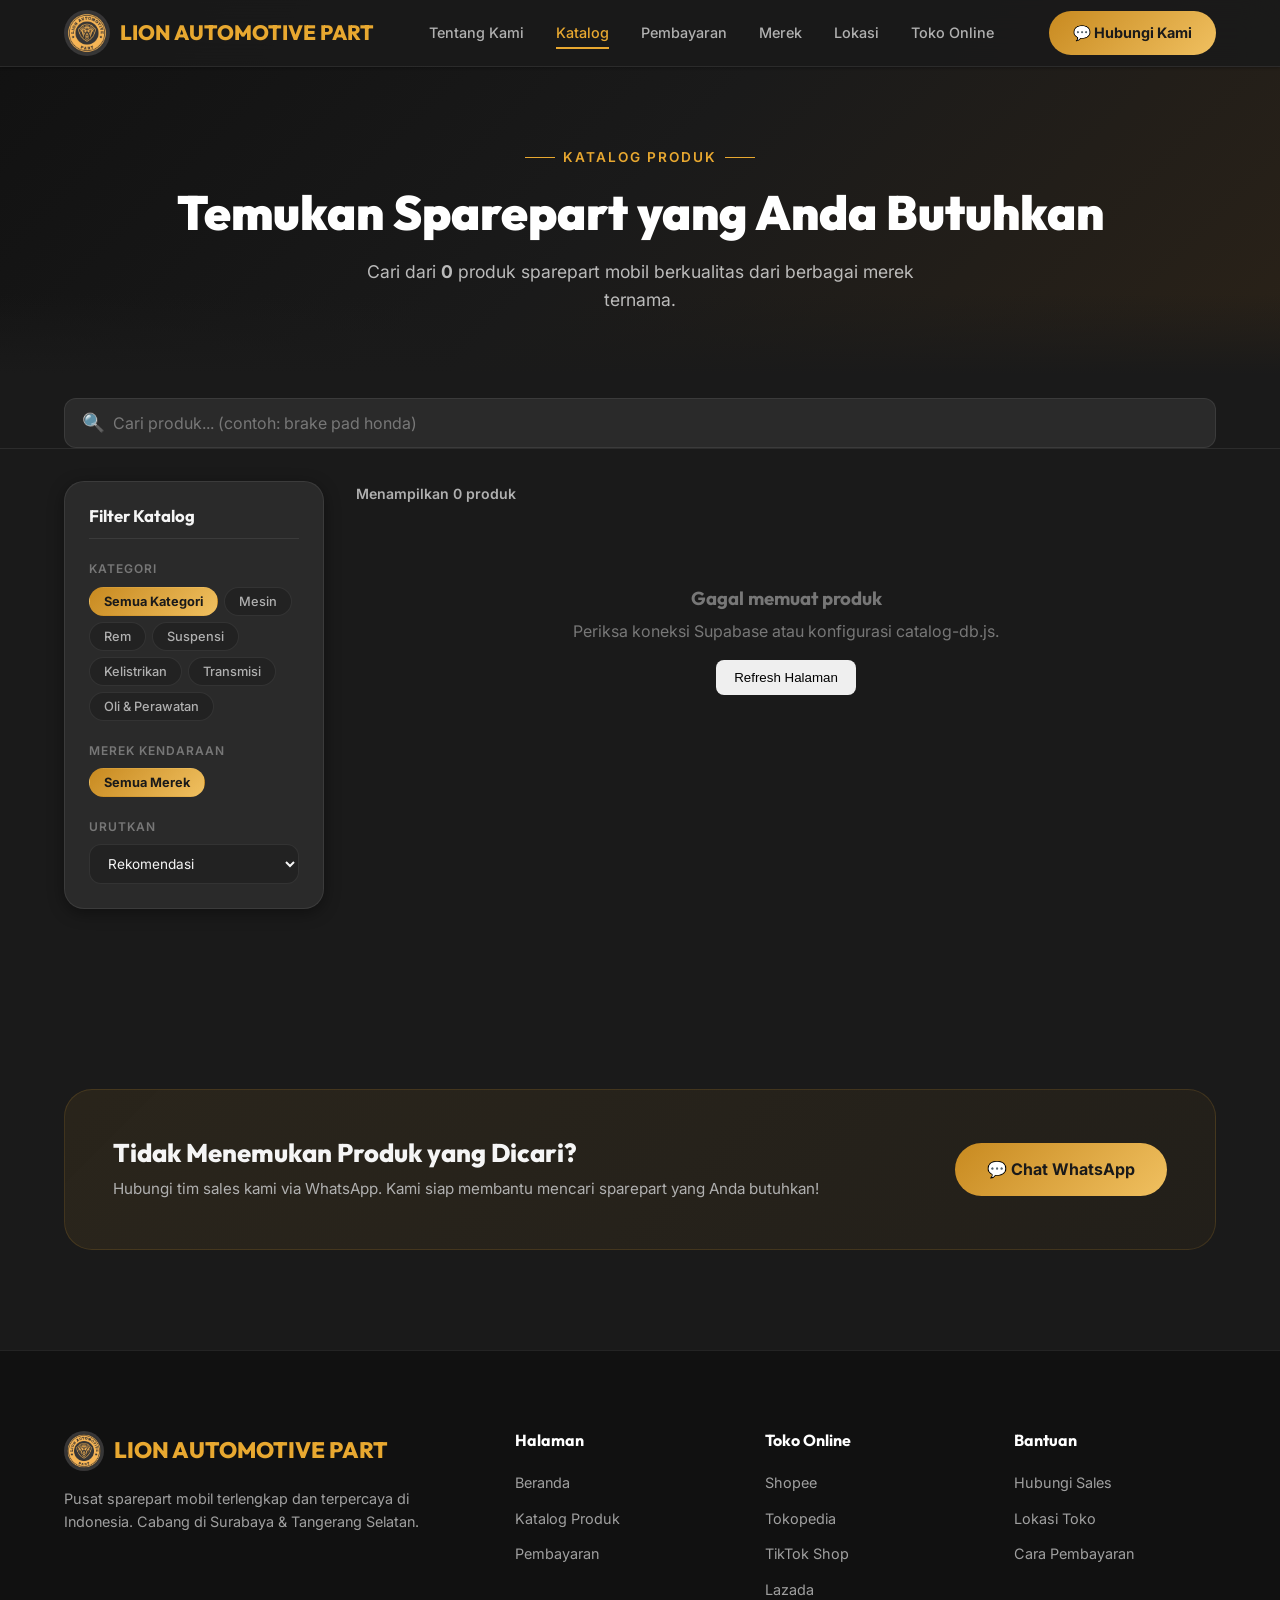
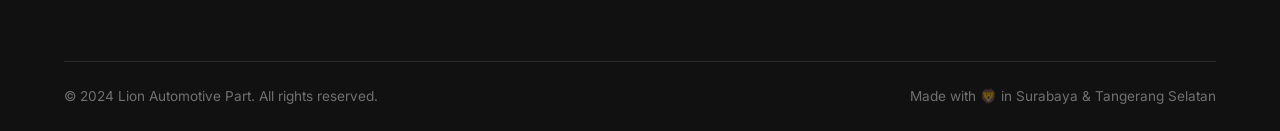
==== commit 5fe85e6e: "Update katalog.html" ====
--- a/katalog.html
+++ b/katalog.html
@@ -209,8 +209,7 @@
     </div>
   </div>
 
-  <script src="products.js"></script>
-  <script src="katalog.js"></script>
+  <script type="module" src="katalog.js"></script>
 </body>
 
-</html>+</html>
